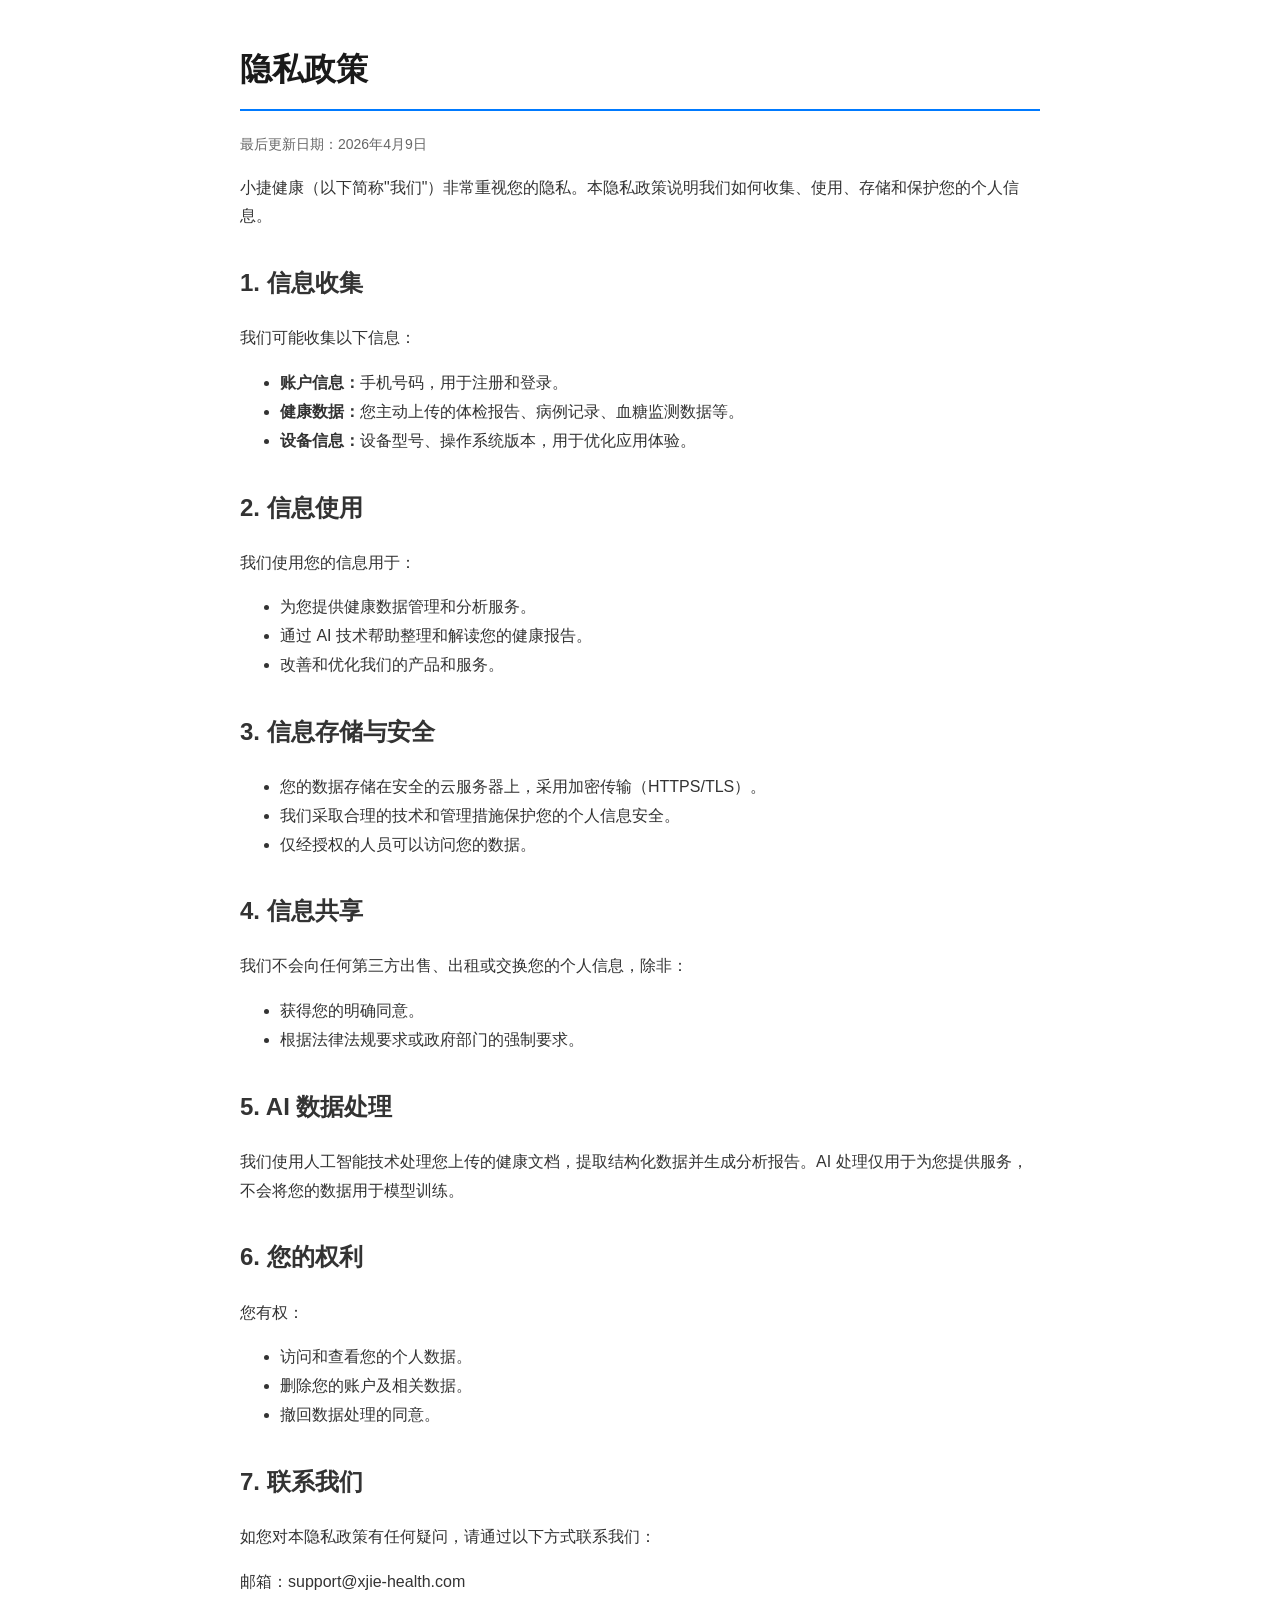
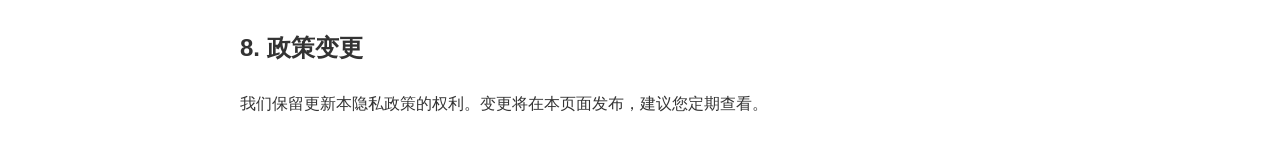
==== privacy.html @ aa3578fd "新增隐私政策" ====
<!DOCTYPE html>
<html lang="zh-CN">
<head>
<meta charset="UTF-8">
<meta name="viewport" content="width=device-width, initial-scale=1.0">
<title>小捷健康 - 隐私政策</title>
<style>
  body { font-family: -apple-system, BlinkMacSystemFont, "Segoe UI", Roboto, sans-serif; max-width: 800px; margin: 0 auto; padding: 20px; line-height: 1.8; color: #333; }
  h1 { color: #1a1a1a; border-bottom: 2px solid #007AFF; padding-bottom: 10px; }
  h2 { color: #333; margin-top: 30px; }
  .update { color: #666; font-size: 14px; }
</style>
</head>
<body>
<h1>隐私政策</h1>
<p class="update">最后更新日期：2026年4月9日</p>

<p>小捷健康（以下简称"我们"）非常重视您的隐私。本隐私政策说明我们如何收集、使用、存储和保护您的个人信息。</p>

<h2>1. 信息收集</h2>
<p>我们可能收集以下信息：</p>
<ul>
  <li><strong>账户信息：</strong>手机号码，用于注册和登录。</li>
  <li><strong>健康数据：</strong>您主动上传的体检报告、病例记录、血糖监测数据等。</li>
  <li><strong>设备信息：</strong>设备型号、操作系统版本，用于优化应用体验。</li>
</ul>

<h2>2. 信息使用</h2>
<p>我们使用您的信息用于：</p>
<ul>
  <li>为您提供健康数据管理和分析服务。</li>
  <li>通过 AI 技术帮助整理和解读您的健康报告。</li>
  <li>改善和优化我们的产品和服务。</li>
</ul>

<h2>3. 信息存储与安全</h2>
<ul>
  <li>您的数据存储在安全的云服务器上，采用加密传输（HTTPS/TLS）。</li>
  <li>我们采取合理的技术和管理措施保护您的个人信息安全。</li>
  <li>仅经授权的人员可以访问您的数据。</li>
</ul>

<h2>4. 信息共享</h2>
<p>我们不会向任何第三方出售、出租或交换您的个人信息，除非：</p>
<ul>
  <li>获得您的明确同意。</li>
  <li>根据法律法规要求或政府部门的强制要求。</li>
</ul>

<h2>5. AI 数据处理</h2>
<p>我们使用人工智能技术处理您上传的健康文档，提取结构化数据并生成分析报告。AI 处理仅用于为您提供服务，不会将您的数据用于模型训练。</p>

<h2>6. 您的权利</h2>
<p>您有权：</p>
<ul>
  <li>访问和查看您的个人数据。</li>
  <li>删除您的账户及相关数据。</li>
  <li>撤回数据处理的同意。</li>
</ul>

<h2>7. 联系我们</h2>
<p>如您对本隐私政策有任何疑问，请通过以下方式联系我们：</p>
<p>邮箱：support@xjie-health.com</p>

<h2>8. 政策变更</h2>
<p>我们保留更新本隐私政策的权利。变更将在本页面发布，建议您定期查看。</p>
</body>
</html>
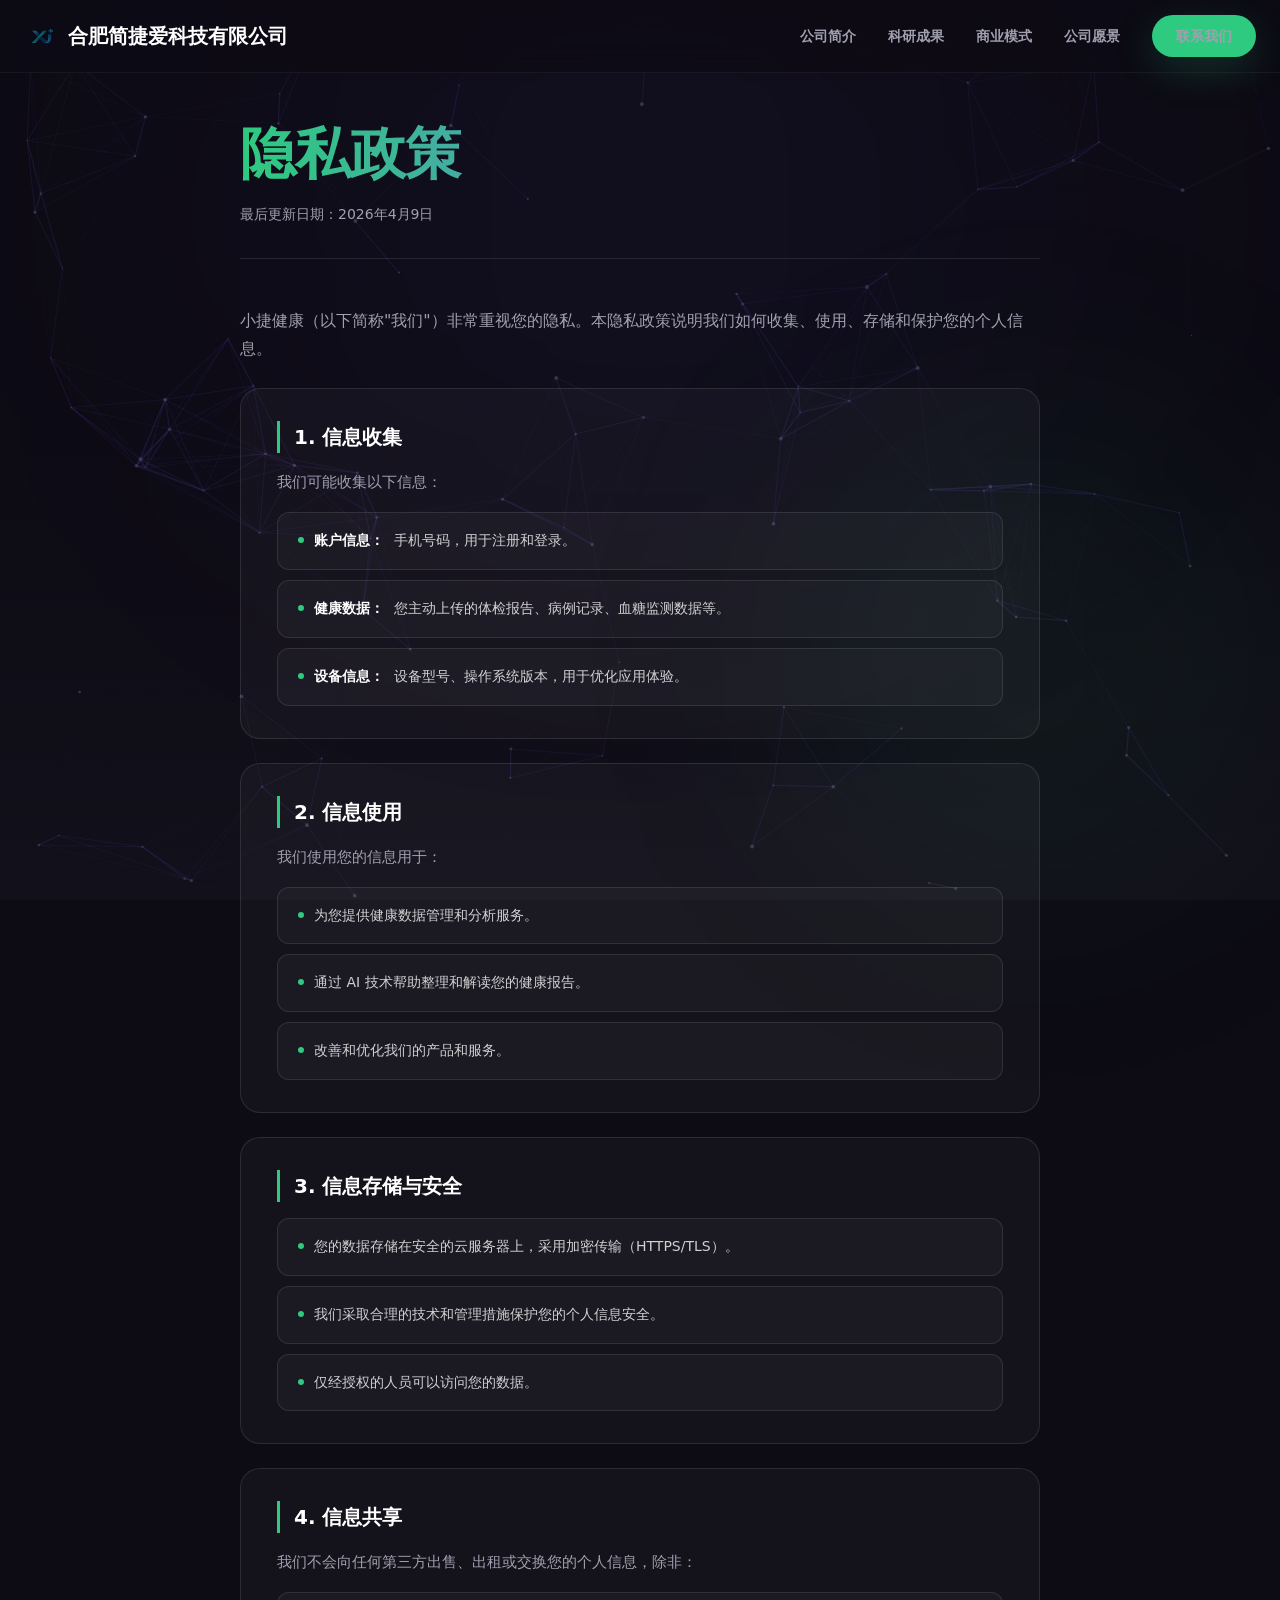
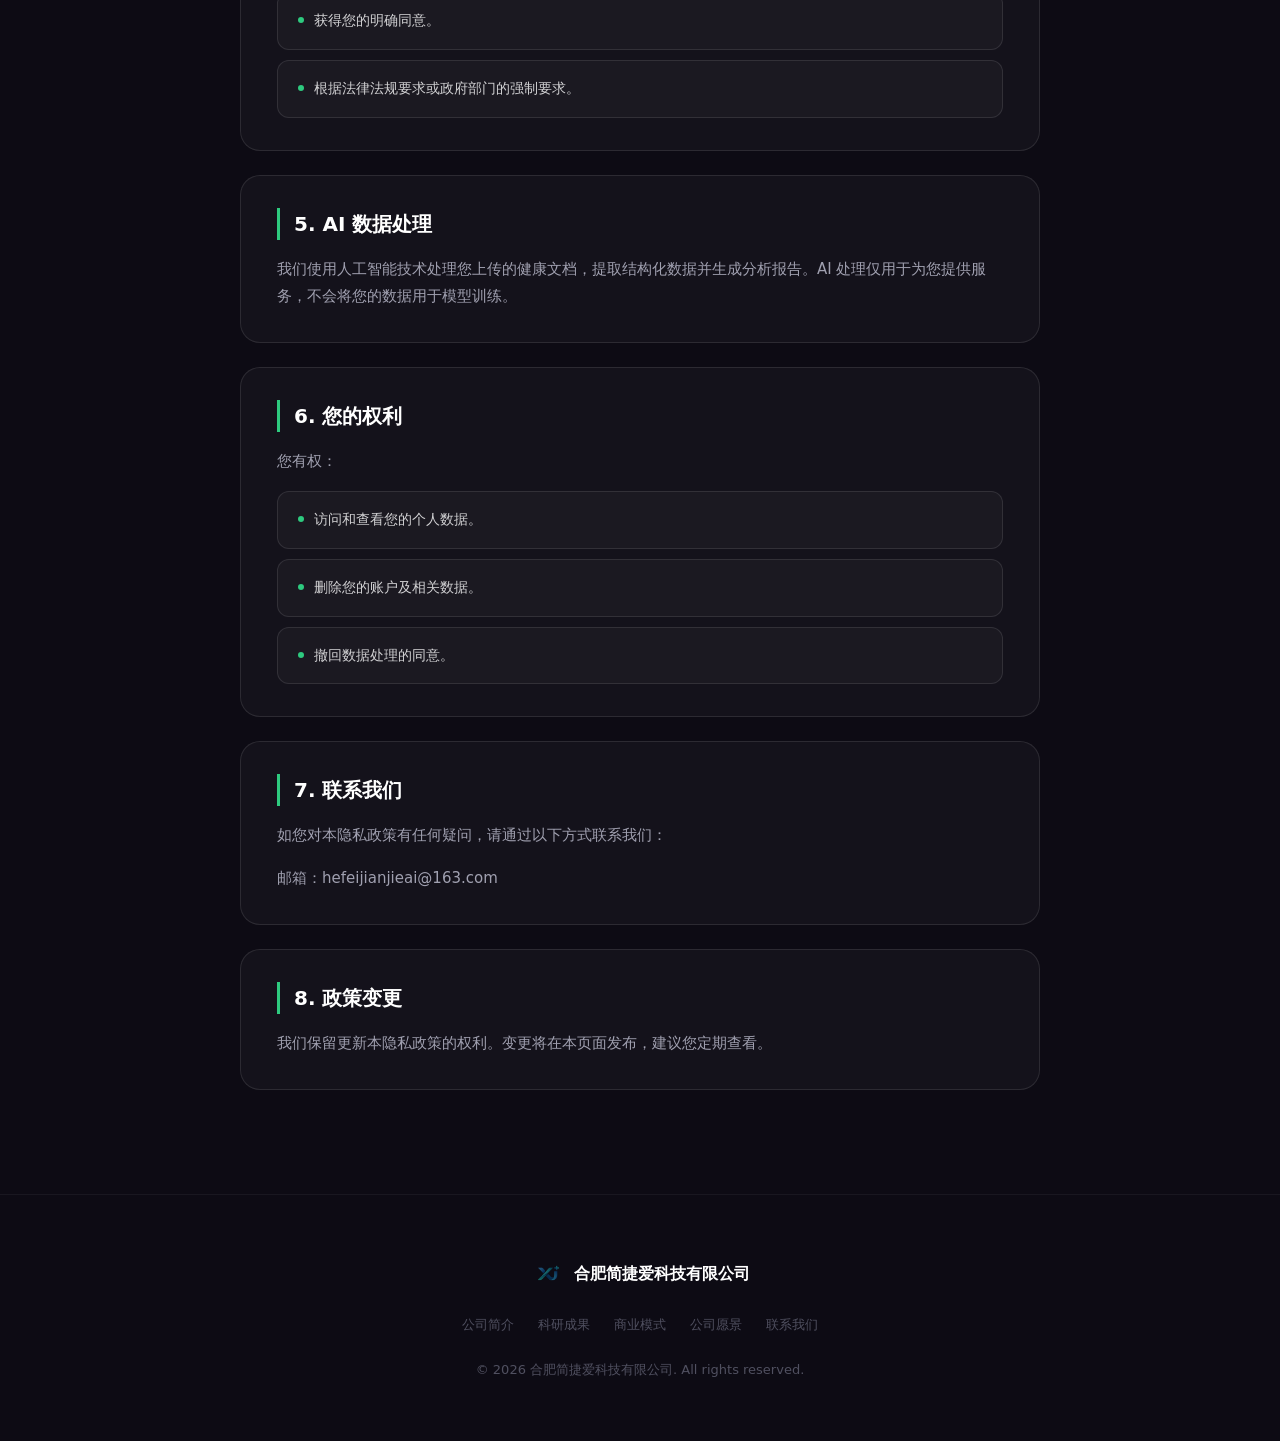
==== commit f5db97c2: "隐私政策页面样式与首页统一" ====
--- a/privacy.html
+++ b/privacy.html
@@ -1,68 +1,674 @@
 <!DOCTYPE html>
 <html lang="zh-CN">
 <head>
-<meta charset="UTF-8">
-<meta name="viewport" content="width=device-width, initial-scale=1.0">
-<title>小捷健康 - 隐私政策</title>
-<style>
-  body { font-family: -apple-system, BlinkMacSystemFont, "Segoe UI", Roboto, sans-serif; max-width: 800px; margin: 0 auto; padding: 20px; line-height: 1.8; color: #333; }
-  h1 { color: #1a1a1a; border-bottom: 2px solid #007AFF; padding-bottom: 10px; }
-  h2 { color: #333; margin-top: 30px; }
-  .update { color: #666; font-size: 14px; }
-</style>
+    <meta charset="UTF-8">
+    <meta name="viewport" content="width=device-width, initial-scale=1.0">
+    <link rel="icon" type="image/svg+xml" href="./assets/logo.png">
+    <link rel="shortcut icon" href="./assets/logo.png">
+    <title>小捷健康 - 隐私政策</title>
+    <style>
+        :root {
+            --bg: #0D0B14;
+            --bg-2: #12101a;
+            --panel: rgba(255, 255, 255, 0.03);
+            --border: rgba(255, 255, 255, 0.10);
+            --muted: #A0A0B0;
+            --muted-2: #505060;
+            --green: #2ECA7F;
+            --purple: #7B61FF;
+            --text: #ffffff;
+            --cyan: #00F2FF;
+        }
+
+        * { box-sizing: border-box; margin: 0; padding: 0; }
+        html { scroll-behavior: smooth; }
+        html, body { height: 100%; }
+
+        body {
+            font-family: ui-sans-serif, system-ui, -apple-system, BlinkMacSystemFont, "Segoe UI", Roboto, "Noto Sans SC", "PingFang SC", "Microsoft YaHei", Arial, sans-serif;
+            background-color: var(--bg);
+            color: var(--text);
+            overflow-x: hidden;
+            line-height: 1.6;
+        }
+
+        ::selection { background: rgba(46, 202, 127, 0.30); }
+        a { color: inherit; text-decoration: none; }
+
+        ::-webkit-scrollbar { width: 8px; }
+        ::-webkit-scrollbar-track { background: var(--bg); }
+        ::-webkit-scrollbar-thumb { background: #1A1625; border-radius: 10px; }
+        ::-webkit-scrollbar-thumb:hover { background: var(--green); }
+
+        .container {
+            max-width: 1280px;
+            margin: 0 auto;
+            padding: 0 24px;
+        }
+
+        /* Background layers */
+        .bg-layer {
+            position: fixed;
+            inset: 0;
+            z-index: 0;
+            background: linear-gradient(to bottom, var(--bg), var(--bg), var(--bg-2));
+        }
+
+        .glow-top {
+            position: fixed;
+            top: -10%;
+            left: 50%;
+            transform: translateX(-50%);
+            width: 800px;
+            height: 600px;
+            background: rgba(123, 97, 255, 0.05);
+            filter: blur(150px);
+            border-radius: 999px;
+            pointer-events: none;
+            z-index: 1;
+        }
+
+        .glow-bottom {
+            position: fixed;
+            bottom: 0;
+            right: 0;
+            width: 500px;
+            height: 500px;
+            background: rgba(46, 202, 127, 0.05);
+            filter: blur(120px);
+            border-radius: 999px;
+            pointer-events: none;
+            z-index: 1;
+        }
+
+        .content-layer {
+            position: relative;
+            z-index: 10;
+        }
+
+        /* Navigation */
+        .nav {
+            position: fixed;
+            top: 0;
+            left: 0;
+            right: 0;
+            z-index: 50;
+            border-bottom: 1px solid rgba(255, 255, 255, 0.05);
+            background: rgba(13, 11, 20, 0.85);
+            backdrop-filter: blur(16px);
+            -webkit-backdrop-filter: blur(16px);
+        }
+
+        .nav-inner {
+            height: 72px;
+            display: flex;
+            align-items: center;
+            justify-content: space-between;
+        }
+
+        .logo {
+            display: inline-flex;
+            align-items: center;
+            gap: 8px;
+            font-weight: 800;
+            font-size: 20px;
+            color: white;
+        }
+
+        .logo-icon {
+            width: 36px;
+            height: 36px;
+            border-radius: 10px;
+            overflow: hidden;
+            display: inline-flex;
+            align-items: center;
+            justify-content: center;
+            font-size: 18px;
+            font-weight: 900;
+        }
+
+        .logo-icon img {
+            width: 100%;
+            height: 100%;
+            object-fit: cover;
+            opacity: 0.5;
+            display: block;
+        }
+
+        img.logo-icon {
+            width: 36px;
+            height: 36px;
+            object-fit: cover;
+            opacity: 0.5;
+            display: block;
+            border-radius: 10px;
+        }
+
+        .nav-links {
+            display: flex;
+            align-items: center;
+            gap: 32px;
+        }
+
+        .nav-links a {
+            font-size: 14px;
+            font-weight: 600;
+            color: var(--muted);
+            transition: color 0.2s;
+        }
+
+        .nav-links a:hover { color: #ffffff; }
+
+        .btn-primary {
+            display: inline-flex;
+            align-items: center;
+            justify-content: center;
+            border-radius: 999px;
+            padding: 10px 24px;
+            background: var(--green);
+            color: var(--bg);
+            font-size: 14px;
+            font-weight: 800;
+            border: none;
+            cursor: pointer;
+            transition: transform 0.16s ease, background 0.16s ease;
+            box-shadow: 0 12px 40px rgba(46, 202, 127, 0.20);
+        }
+
+        .btn-primary:hover { background: #39df8f; transform: scale(1.05); }
+
+        /* Mobile nav */
+        @media (max-width: 768px) {
+            .nav-links { display: none; }
+        }
+
+        /* Privacy content */
+        .privacy-page {
+            padding: 120px 0 80px;
+        }
+
+        .privacy-header {
+            max-width: 800px;
+            margin: 0 auto 48px;
+            padding-bottom: 32px;
+            border-bottom: 1px solid var(--border);
+        }
+
+        .privacy-header h1 {
+            font-size: 42px;
+            font-weight: 900;
+            letter-spacing: -0.02em;
+            line-height: 1.2;
+            margin-bottom: 16px;
+            background: linear-gradient(to right, var(--green), var(--purple));
+            -webkit-background-clip: text;
+            background-clip: text;
+            color: transparent;
+        }
+
+        @media (min-width: 768px) {
+            .privacy-header h1 { font-size: 56px; }
+        }
+
+        .update {
+            color: var(--muted);
+            font-size: 14px;
+        }
+
+        .privacy-content {
+            max-width: 800px;
+            margin: 0 auto;
+        }
+
+        .privacy-content > p {
+            color: var(--muted);
+            font-size: 16px;
+            line-height: 1.8;
+            margin-bottom: 24px;
+        }
+
+        .privacy-content h2 {
+            font-size: 22px;
+            font-weight: 800;
+            color: var(--text);
+            margin-top: 48px;
+            margin-bottom: 16px;
+            padding-left: 16px;
+            border-left: 3px solid var(--green);
+        }
+
+        .privacy-content ul {
+            list-style: none;
+            display: grid;
+            gap: 12px;
+            margin-bottom: 24px;
+        }
+
+        .privacy-content ul li {
+            display: flex;
+            align-items: flex-start;
+            gap: 10px;
+            font-size: 15px;
+            color: rgba(255, 255, 255, 0.80);
+            line-height: 1.7;
+            padding: 16px 20px;
+            border-radius: 12px;
+            background: var(--panel);
+            border: 1px solid var(--border);
+            transition: border-color 0.25s ease, background 0.25s ease;
+        }
+
+        .privacy-content ul li:hover {
+            border-color: rgba(46, 202, 127, 0.25);
+            background: rgba(46, 202, 127, 0.04);
+        }
+
+        .privacy-content ul li::before {
+            content: "";
+            width: 6px;
+            height: 6px;
+            border-radius: 999px;
+            background: var(--green);
+            flex-shrink: 0;
+            margin-top: 8px;
+        }
+
+        .privacy-content ul li strong {
+            color: var(--text);
+        }
+
+        .privacy-content > p:last-child {
+            margin-bottom: 0;
+        }
+
+        /* Section card wrapper */
+        .privacy-section {
+            padding: 32px 36px;
+            border-radius: 20px;
+            background: var(--panel);
+            border: 1px solid var(--border);
+            margin-bottom: 24px;
+            transition: border-color 0.25s ease;
+        }
+
+        .privacy-section:hover {
+            border-color: rgba(123, 97, 255, 0.20);
+        }
+
+        .privacy-section h2 {
+            font-size: 20px;
+            font-weight: 800;
+            color: var(--text);
+            margin-top: 0;
+            margin-bottom: 16px;
+            padding-left: 14px;
+            border-left: 3px solid var(--green);
+        }
+
+        .privacy-section p {
+            color: var(--muted);
+            font-size: 15px;
+            line-height: 1.8;
+            margin-bottom: 16px;
+        }
+
+        .privacy-section p:last-child {
+            margin-bottom: 0;
+        }
+
+        .privacy-section ul {
+            list-style: none;
+            display: grid;
+            gap: 10px;
+            margin-bottom: 0;
+        }
+
+        .privacy-section ul li {
+            display: flex;
+            align-items: flex-start;
+            gap: 10px;
+            font-size: 14px;
+            color: rgba(255, 255, 255, 0.80);
+            line-height: 1.7;
+        }
+
+        .privacy-section ul li::before {
+            content: "";
+            width: 6px;
+            height: 6px;
+            border-radius: 999px;
+            background: var(--green);
+            flex-shrink: 0;
+            margin-top: 8px;
+        }
+
+        .privacy-section ul li strong {
+            color: var(--text);
+        }
+
+        /* Contact highlight */
+        .contact-highlight {
+            margin-top: 48px;
+            padding: 32px 36px;
+            border-radius: 20px;
+            background: linear-gradient(135deg, rgba(46, 202, 127, 0.08), rgba(123, 97, 255, 0.08));
+            border: 1px solid rgba(46, 202, 127, 0.20);
+        }
+
+        .contact-highlight h2 {
+            font-size: 20px;
+            font-weight: 800;
+            color: var(--green);
+            margin-bottom: 16px;
+        }
+
+        .contact-highlight p {
+            color: var(--muted);
+            font-size: 15px;
+            line-height: 1.8;
+            margin-bottom: 8px;
+        }
+
+        .contact-highlight p:last-child {
+            margin-bottom: 0;
+        }
+
+        .contact-highlight a {
+            color: var(--green);
+            transition: color 0.2s;
+        }
+
+        .contact-highlight a:hover {
+            color: #39df8f;
+        }
+
+        /* Footer */
+        .footer {
+            padding: 60px 0;
+            border-top: 1px solid rgba(255,255,255,0.05);
+            background: var(--bg);
+        }
+
+        .footer-inner {
+            display: flex;
+            flex-direction: column;
+            gap: 24px;
+            align-items: center;
+            text-align: center;
+        }
+
+        .footer-info {
+            color: var(--muted-2);
+            font-size: 13px;
+        }
+
+        .footer-links-bottom {
+            display: flex;
+            gap: 24px;
+            flex-wrap: wrap;
+            justify-content: center;
+        }
+
+        .footer-links-bottom a {
+            font-size: 13px;
+            color: var(--muted-2);
+            transition: color 0.2s;
+        }
+
+        .footer-links-bottom a:hover { color: var(--green); }
+
+        /* Animations */
+        .fade-in {
+            opacity: 0;
+            transform: translateY(30px);
+            transition: opacity 0.8s ease, transform 0.8s ease;
+        }
+
+        .fade-in.visible {
+            opacity: 1;
+            transform: translateY(0);
+        }
+    </style>
 </head>
 <body>
-<h1>隐私政策</h1>
-<p class="update">最后更新日期：2026年4月9日</p>
-
-<p>小捷健康（以下简称"我们"）非常重视您的隐私。本隐私政策说明我们如何收集、使用、存储和保护您的个人信息。</p>
-
-<h2>1. 信息收集</h2>
-<p>我们可能收集以下信息：</p>
-<ul>
-  <li><strong>账户信息：</strong>手机号码，用于注册和登录。</li>
-  <li><strong>健康数据：</strong>您主动上传的体检报告、病例记录、血糖监测数据等。</li>
-  <li><strong>设备信息：</strong>设备型号、操作系统版本，用于优化应用体验。</li>
-</ul>
-
-<h2>2. 信息使用</h2>
-<p>我们使用您的信息用于：</p>
-<ul>
-  <li>为您提供健康数据管理和分析服务。</li>
-  <li>通过 AI 技术帮助整理和解读您的健康报告。</li>
-  <li>改善和优化我们的产品和服务。</li>
-</ul>
-
-<h2>3. 信息存储与安全</h2>
-<ul>
-  <li>您的数据存储在安全的云服务器上，采用加密传输（HTTPS/TLS）。</li>
-  <li>我们采取合理的技术和管理措施保护您的个人信息安全。</li>
-  <li>仅经授权的人员可以访问您的数据。</li>
-</ul>
-
-<h2>4. 信息共享</h2>
-<p>我们不会向任何第三方出售、出租或交换您的个人信息，除非：</p>
-<ul>
-  <li>获得您的明确同意。</li>
-  <li>根据法律法规要求或政府部门的强制要求。</li>
-</ul>
-
-<h2>5. AI 数据处理</h2>
-<p>我们使用人工智能技术处理您上传的健康文档，提取结构化数据并生成分析报告。AI 处理仅用于为您提供服务，不会将您的数据用于模型训练。</p>
-
-<h2>6. 您的权利</h2>
-<p>您有权：</p>
-<ul>
-  <li>访问和查看您的个人数据。</li>
-  <li>删除您的账户及相关数据。</li>
-  <li>撤回数据处理的同意。</li>
-</ul>
-
-<h2>7. 联系我们</h2>
-<p>如您对本隐私政策有任何疑问，请通过以下方式联系我们：</p>
-<p>邮箱：support@xjie-health.com</p>
-
-<h2>8. 政策变更</h2>
-<p>我们保留更新本隐私政策的权利。变更将在本页面发布，建议您定期查看。</p>
+    <div class="bg-layer" aria-hidden="true">
+        <canvas id="particles"></canvas>
+    </div>
+    <div class="glow-top" aria-hidden="true"></div>
+    <div class="glow-bottom" aria-hidden="true"></div>
+
+    <div class="content-layer">
+        <!-- Navigation -->
+        <nav class="nav" aria-label="主导航">
+            <div class="container nav-inner">
+                <a href="./index.html" class="logo">
+                    <img src="./assets/logo.png" alt="Logo" class="logo-icon">
+                    <span>合肥简捷爱科技有限公司</span>
+                </a>
+                <div class="nav-links">
+                    <a href="">公司简介</a>
+                    <a href="">科研成果</a>
+                    <a href="">商业模式</a>
+                    <a href="">公司愿景</a>
+                    <a href="" class="btn-primary">联系我们</a>
+                </div>
+            </div>
+        </nav>
+
+        <main>
+            <section class="privacy-page">
+                <div class="container">
+                    <div class="privacy-header fade-in">
+                        <h1>隐私政策</h1>
+                        <p class="update">最后更新日期：2026年4月9日</p>
+                    </div>
+
+                    <div class="privacy-content">
+                        <p class="fade-in">小捷健康（以下简称"我们"）非常重视您的隐私。本隐私政策说明我们如何收集、使用、存储和保护您的个人信息。</p>
+
+                        <div class="privacy-section fade-in">
+                            <h2>1. 信息收集</h2>
+                            <p>我们可能收集以下信息：</p>
+                            <ul>
+                                <li><strong>账户信息：</strong>手机号码，用于注册和登录。</li>
+                                <li><strong>健康数据：</strong>您主动上传的体检报告、病例记录、血糖监测数据等。</li>
+                                <li><strong>设备信息：</strong>设备型号、操作系统版本，用于优化应用体验。</li>
+                            </ul>
+                        </div>
+
+                        <div class="privacy-section fade-in">
+                            <h2>2. 信息使用</h2>
+                            <p>我们使用您的信息用于：</p>
+                            <ul>
+                                <li>为您提供健康数据管理和分析服务。</li>
+                                <li>通过 AI 技术帮助整理和解读您的健康报告。</li>
+                                <li>改善和优化我们的产品和服务。</li>
+                            </ul>
+                        </div>
+
+                        <div class="privacy-section fade-in">
+                            <h2>3. 信息存储与安全</h2>
+                            <ul>
+                                <li>您的数据存储在安全的云服务器上，采用加密传输（HTTPS/TLS）。</li>
+                                <li>我们采取合理的技术和管理措施保护您的个人信息安全。</li>
+                                <li>仅经授权的人员可以访问您的数据。</li>
+                            </ul>
+                        </div>
+
+                        <div class="privacy-section fade-in">
+                            <h2>4. 信息共享</h2>
+                            <p>我们不会向任何第三方出售、出租或交换您的个人信息，除非：</p>
+                            <ul>
+                                <li>获得您的明确同意。</li>
+                                <li>根据法律法规要求或政府部门的强制要求。</li>
+                            </ul>
+                        </div>
+
+                        <div class="privacy-section fade-in">
+                            <h2>5. AI 数据处理</h2>
+                            <p>我们使用人工智能技术处理您上传的健康文档，提取结构化数据并生成分析报告。AI 处理仅用于为您提供服务，不会将您的数据用于模型训练。</p>
+                        </div>
+
+                        <div class="privacy-section fade-in">
+                            <h2>6. 您的权利</h2>
+                            <p>您有权：</p>
+                            <ul>
+                                <li>访问和查看您的个人数据。</li>
+                                <li>删除您的账户及相关数据。</li>
+                                <li>撤回数据处理的同意。</li>
+                            </ul>
+                        </div>
+
+                        <div class="privacy-section fade-in">
+                            <h2>7. 联系我们</h2>
+                            <p>如您对本隐私政策有任何疑问，请通过以下方式联系我们：</p>
+                            <p>邮箱：<a href="mailto:hefeijianjieai@163.com">hefeijianjieai@163.com</a></p>
+                        </div>
+
+                        <div class="privacy-section fade-in" style="margin-top: 24px;">
+                            <h2>8. 政策变更</h2>
+                            <p>我们保留更新本隐私政策的权利。变更将在本页面发布，建议您定期查看。</p>
+                        </div>
+                    </div>
+                </div>
+            </section>
+        </main>
+
+        <!-- Footer -->
+        <footer class="footer">
+            <div class="container">
+                <div class="footer-inner">
+                    <div class="logo" style="font-size: 16px;">
+                        <img src="./assets/logo.png" alt="Logo" class="logo-icon">
+                        <span>合肥简捷爱科技有限公司</span>
+                    </div>
+                    <div class="footer-links-bottom">
+                        <a href="./index.html#about">公司简介</a>
+                        <a href="./index.html#research">科研成果</a>
+                        <a href="./index.html#business">商业模式</a>
+                        <a href="./index.html#vision">公司愿景</a>
+                        <a href="./index.html#contact">联系我们</a>
+                    </div>
+                    <div class="footer-info">© 2026 合肥简捷爱科技有限公司. All rights reserved.</div>
+                </div>
+            </div>
+        </footer>
+    </div>
+
+    <script>
+        // Particle animation
+        (function () {
+            const canvas = document.getElementById('particles');
+            if (!(canvas instanceof HTMLCanvasElement)) return;
+            const ctx = canvas.getContext('2d');
+            if (!ctx) return;
+
+            const prefersReducedMotion = window.matchMedia && window.matchMedia('(prefers-reduced-motion: reduce)').matches;
+            let particles = [];
+            let mouse = { x: -100, y: -100 };
+            const connectionDistance = 180;
+            const mouseInfluence = 150;
+
+            function getParticleCount() {
+                return window.innerWidth < 768 ? 40 : 100;
+            }
+
+            function resize() {
+                canvas.width = window.innerWidth;
+                canvas.height = window.innerHeight;
+                canvas.style.cssText = 'position:fixed;inset:0;width:100%;height:100%;opacity:0.4;pointer-events:none;';
+                init();
+            }
+
+            function init() {
+                const count = getParticleCount();
+                particles = [];
+                for (let i = 0; i < count; i++) {
+                    particles.push({
+                        x: Math.random() * canvas.width,
+                        y: Math.random() * canvas.height,
+                        vx: (Math.random() - 0.5) * 0.4,
+                        vy: (Math.random() - 0.5) * 0.4,
+                        size: Math.random() * 1.5 + 0.5,
+                    });
+                }
+            }
+
+            function draw() {
+                if (prefersReducedMotion) {
+                    ctx.clearRect(0, 0, canvas.width, canvas.height);
+                    return;
+                }
+
+                ctx.clearRect(0, 0, canvas.width, canvas.height);
+
+                for (let i = 0; i < particles.length; i++) {
+                    const p = particles[i];
+                    p.x += p.vx;
+                    p.y += p.vy;
+
+                    const dxMouse = mouse.x - p.x;
+                    const dyMouse = mouse.y - p.y;
+                    const distMouse = Math.sqrt(dxMouse * dxMouse + dyMouse * dyMouse);
+                    if (distMouse < mouseInfluence) {
+                        p.x += dxMouse * 0.005;
+                        p.y += dyMouse * 0.005;
+                    }
+
+                    if (p.x < 0 || p.x > canvas.width) p.vx *= -1;
+                    if (p.y < 0 || p.y > canvas.height) p.vy *= -1;
+
+                    ctx.fillStyle = 'rgba(255, 255, 255, 0.4)';
+                    ctx.beginPath();
+                    ctx.arc(p.x, p.y, p.size, 0, Math.PI * 2);
+                    ctx.fill();
+
+                    for (let j = i + 1; j < particles.length; j++) {
+                        const p2 = particles[j];
+                        const dx = p.x - p2.x;
+                        const dy = p.y - p2.y;
+                        const dist = Math.sqrt(dx * dx + dy * dy);
+
+                        if (dist < connectionDistance) {
+                            const opacity = (1 - dist / connectionDistance) * 0.4;
+                            ctx.strokeStyle = `rgba(123, 97, 255, ${opacity})`;
+                            ctx.lineWidth = 1.2;
+                            ctx.beginPath();
+                            ctx.moveTo(p.x, p.y);
+                            ctx.lineTo(p2.x, p2.y);
+                            ctx.stroke();
+                        }
+                    }
+                }
+
+                requestAnimationFrame(draw);
+            }
+
+            window.addEventListener('resize', resize);
+            window.addEventListener('mousemove', (e) => {
+                mouse.x = e.clientX;
+                mouse.y = e.clientY;
+            });
+
+            resize();
+            draw();
+        })();
+
+        // Scroll-triggered fade-in animations
+        (function () {
+            const observer = new IntersectionObserver(
+                (entries) => {
+                    entries.forEach((entry) => {
+                        if (entry.isIntersecting) {
+                            entry.target.classList.add('visible');
+                        }
+                    });
+                },
+                { threshold: 0.1, rootMargin: '0px 0px -40px 0px' }
+            );
+
+            document.querySelectorAll('.fade-in').forEach((el) => observer.observe(el));
+        })();
+    </script>
 </body>
 </html>
